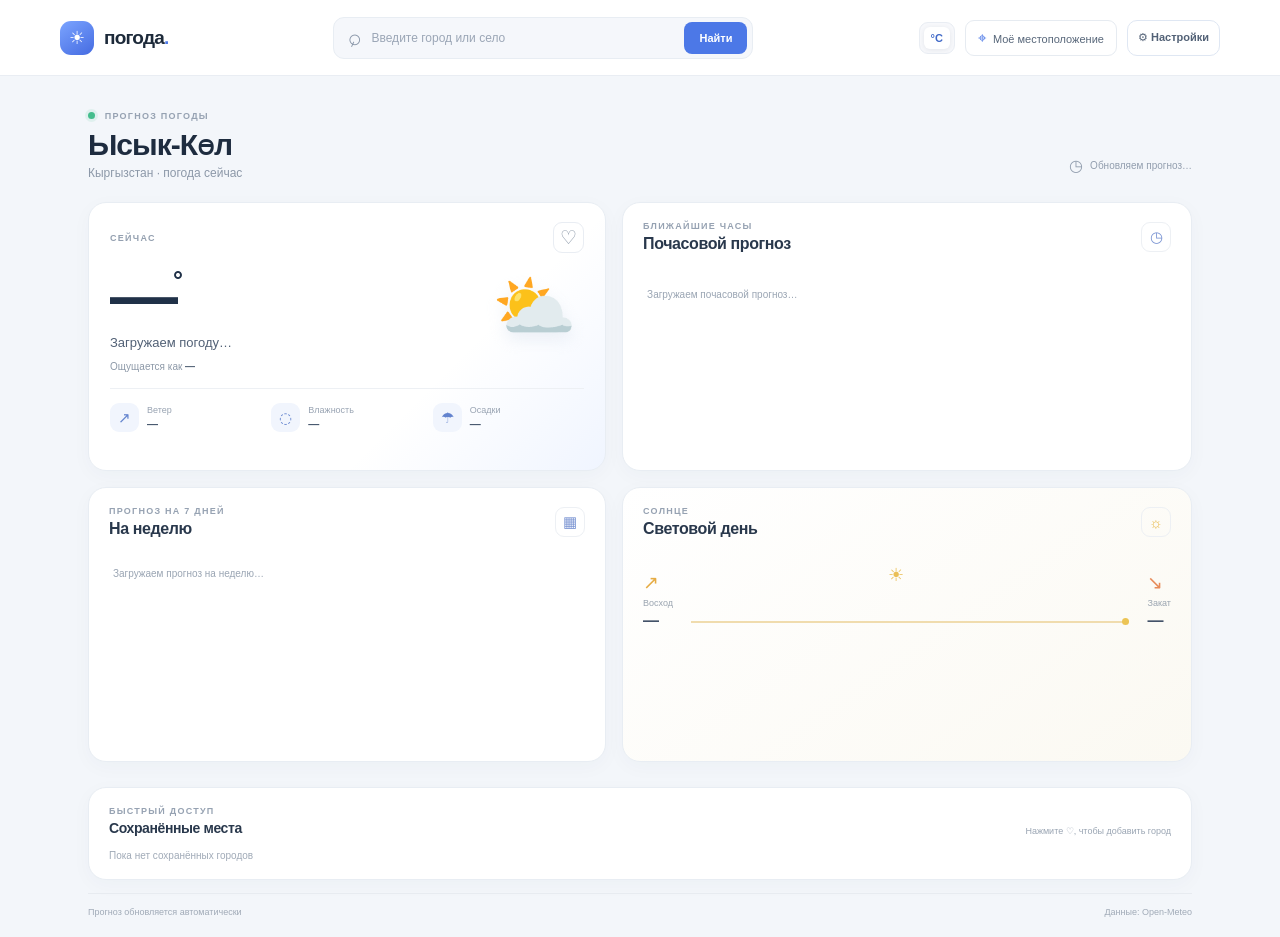
==== pogoda-mobile.html @ b2c118c4 "Обновление сайта погоды и мобильной версии Обновлены настройки, геолокация и уведомления. Добавлена " ====
<!doctype html>
<html lang="ru">
<head>
  <meta charset="UTF-8">
  <meta name="viewport" content="width=device-width, initial-scale=1.0">
  <meta name="theme-color" content="#f4f7fb">
  <meta name="description" content="Узнай погоду в городах Кыргызстана: прогноз на сегодня, почасовая погода, неделя, ветер и осадки.">
  <meta property="og:type" content="website">
  <meta property="og:title" content="Погода Кыргызстана — прогноз для вашего города">
  <meta property="og:description" content="Точный прогноз погоды по часам и на неделю. Найди свой город и поделись сайтом с друзьями.">
  <meta property="og:url" content="https://abaiarturov6-oss.github.io/pogoda/">
  <title>Погода — версия для телефона</title>
<style>
:root{font-family:"DM Sans",sans-serif;color:#1d2a3a;background:#f3f6fa;font-synthesis:none;text-rendering:optimizeLegibility;-webkit-font-smoothing:antialiased;--blue:#4d79e8;--ink:#1d2a3a;--muted:#8b97a8;--line:#e8edf3;--card:#fff}
*{box-sizing:border-box}html,body{margin:0;min-width:320px;min-height:100%;background:#f3f6fa}button,input{font:inherit}button{cursor:pointer}.page-shell{min-height:100vh}.topbar{height:76px;padding:0 max(28px,calc((100vw - 1160px)/2));display:flex;align-items:center;gap:30px;background:#fff;border-bottom:1px solid #e9edf3}.brand{display:flex;align-items:center;gap:10px;color:#1d2a3a;text-decoration:none;font:800 19px Manrope,sans-serif;letter-spacing:-.8px;white-space:nowrap}.brand-mark{width:34px;height:34px;border-radius:11px;display:grid;place-items:center;color:#fff;background:linear-gradient(145deg,#7ba4ff,#456be1);font-size:18px}.brand-dot{color:#4d79e8}.search{height:42px;width:min(420px,42vw);margin:auto;display:flex;align-items:center;gap:8px;padding:4px 5px 4px 13px;background:#f5f7fb;border:1px solid #e8edf3;border-radius:11px}.search-icon{font-size:23px;line-height:1;color:#8895a7;transform:rotate(-20deg)}.search input{min-width:0;flex:1;border:0;outline:0;background:transparent;color:#344258;font-size:12px}.search input::placeholder{color:#9ba6b6}.search button{height:32px;padding:0 15px;border:0;border-radius:8px;background:#4c78e7;color:#fff;font-size:11px;font-weight:600}.search button:hover{background:#3d68d5}.top-actions{display:flex;align-items:center;gap:10px}.unit-toggle{display:flex;align-items:center;gap:2px;padding:4px;border:1px solid #e9edf3;border-radius:9px;background:#f7f8fb;color:#8995a5;font-size:11px}.unit-toggle span{padding:5px 7px;border-radius:6px}.unit-toggle .unit-active{background:#fff;color:#3f68c7;box-shadow:0 1px 5px #24344a16;font-weight:700}.location-button{height:36px;padding:0 12px;border:1px solid #e6ebf1;border-radius:9px;background:#fff;color:#58677a;font-size:11px;white-space:nowrap}.location-button span{margin-right:4px;color:#4c78e7;font-size:15px}.location-button:hover{border-color:#afc3f4;color:#3e69d1}.content{max-width:1160px;margin:0 auto;padding:35px 28px 20px}.intro-row{display:flex;align-items:flex-end;justify-content:space-between;margin-bottom:22px}.eyebrow{margin:0;color:#96a2b2;font-size:9px;font-weight:700;letter-spacing:1.25px}.live-dot{display:inline-block;width:7px;height:7px;margin-right:6px;border-radius:50%;background:#45bd8d;box-shadow:0 0 0 3px #45bd8d1d}h1,h2,p{margin-top:0}.intro-row h1{margin:6px 0 3px;color:#1e2c3f;font:750 30px/1.2 Manrope,sans-serif;letter-spacing:-1px}.subheading{margin:0;color:#8c98a8;font-size:12px}.updated{display:flex;align-items:center;gap:7px;margin-bottom:5px;color:#929eae;font-size:10px}.updated-icon{font-size:16px}.dashboard-grid{display:grid;grid-template-columns:1fr 1.1fr;gap:16px}.current-card,.forecast-card,.sun-card{border:1px solid #e8edf3;border-radius:16px;background:var(--card);box-shadow:0 5px 20px #253a5208}.current-card{min-height:269px;padding:19px 21px 16px;background:linear-gradient(135deg,#fff 0%,#fff 67%,#f0f5ff 100%)}.current-top{display:flex;justify-content:space-between;align-items:center}.card-kicker{color:#94a0b0;font-size:9px;font-weight:700;letter-spacing:1.3px}.favorite-button{width:31px;height:31px;border:1px solid #e9edf3;border-radius:9px;background:#fff;color:#8996a6;font-size:19px;line-height:1}.favorite-button.active{border-color:#ffd9db;background:#fff5f5;color:#e76d72}.current-main{display:flex;align-items:center;justify-content:space-between;margin-top:8px}.current-temp{color:#203148;font:600 68px/.95 Manrope,sans-serif;letter-spacing:-5px}.current-temp sup{position:relative;top:-.24em;font-size:25px;letter-spacing:0}.condition{margin:8px 0 0;color:#526176;font-size:13px}.weather-art{width:100px;height:91px;display:grid;place-items:center;color:#f2bd58;font-size:68px;filter:drop-shadow(0 7px 8px #d7dfeb70)}.feels-like{margin:9px 0 16px;color:#8d99a8;font-size:10px}.feels-like strong{color:#58677a;font-weight:600}.current-divider{height:1px;background:#edf0f4}.metrics{display:grid;grid-template-columns:repeat(3,1fr);gap:10px;padding-top:14px}.metric{display:flex;align-items:center;gap:8px}.metric-icon{width:29px;height:29px;display:grid;place-items:center;border-radius:9px;background:#f1f5fd;color:#6383ce;font-size:15px}.metric small{display:block;color:#98a3b2;font-size:9px}.metric strong{display:block;margin-top:3px;color:#45566c;font-size:11px;font-weight:600}.forecast-card{padding:18px 20px}.hourly-card{min-height:269px}.section-heading{display:flex;align-items:center;justify-content:space-between}.section-heading h2,.saved-heading h2{margin:4px 0 0;color:#29384c;font:700 16px Manrope,sans-serif;letter-spacing:-.4px}.heading-icon{width:30px;height:30px;display:grid;place-items:center;border:1px solid #edf0f4;border-radius:9px;color:#7993d2;font-size:15px}.hourly-list{display:flex;gap:8px;margin-top:18px;padding:0 0 5px;overflow-x:auto;scrollbar-width:thin;scrollbar-color:#dfe5ee transparent}.hour-item{min-width:66px;flex:1;padding:10px 5px 8px;border:1px solid #edf0f4;border-radius:11px;background:#fbfcfe;text-align:center}.hour-item:first-child{border-color:#dce7ff;background:#f2f6ff}.hour-time{display:block;color:#8e9aab;font-size:9px}.hour-icon{display:block;margin:10px 0 8px;font-size:20px}.hour-temp{display:block;color:#3b4b60;font:700 13px Manrope,sans-serif}.hour-rain{display:block;min-height:11px;margin-top:6px;color:#6190df;font-size:8px}.week-card{grid-column:1/2;min-height:275px}.week-list{margin-top:12px}.day-row{display:grid;grid-template-columns:1.2fr 32px 1fr 54px;align-items:center;gap:8px;min-height:34px;border-bottom:1px solid #f0f2f5}.day-row:last-child{border:0}.day-name{color:#58677a;font-size:10px}.day-icon{text-align:center;font-size:15px}.day-summary{color:#96a1af;font-size:9px}.day-temps{display:flex;justify-content:flex-end;gap:9px;font-size:10px}.day-temps strong{color:#43536a}.day-temps span{color:#aab3bf}.sun-card{grid-column:2/3;min-height:275px;padding:18px 20px;background:linear-gradient(145deg,#fff,#fbf9f2)}.sun-heading{color:#e8b846}.sun-times{display:flex;align-items:center;justify-content:space-between;gap:10px;margin-top:27px}.sun-times>div:not(.sun-track){display:flex;flex-direction:column;align-items:flex-start;gap:4px}.sun-icon{font-size:19px}.sunrise{color:#e6ac44}.sunset{color:#e78b59}.sun-times small{color:#9aa4b0;font-size:9px}.sun-times strong{color:#435269;font:700 16px Manrope,sans-serif}.sun-track{position:relative;flex:1;height:68px;margin:0 8px 2px;border-bottom:2px solid #f0dcae;border-radius:70% 70% 0 0;transform:translateY(-10px)}.sun-track:after{position:absolute;right:0;bottom:-4px;width:7px;height:7px;border-radius:50%;background:#ecc455;content:""}.sun-track span{position:absolute;top:9px;left:45%;color:#eabf56;font-size:18px}.saved-section{margin-top:25px;padding:18px 20px;border:1px solid #e8edf3;border-radius:15px;background:#fff;box-shadow:0 5px 20px #253a5208}.saved-heading{display:flex;align-items:flex-end;justify-content:space-between}.saved-heading h2{font-size:14px}.saved-hint{color:#9aa5b3;font-size:9px}.saved-list{display:flex;flex-wrap:wrap;gap:8px;margin-top:14px}.saved-city{display:flex;align-items:center;gap:10px;padding:8px 11px;border:1px solid #e9edf3;border-radius:9px;background:#fbfcfe;color:#536277;font-size:10px}.saved-city:hover{border-color:#c9d7f5;background:#f5f8ff}.saved-city-temp{color:#34445b;font:700 12px Manrope,sans-serif}.saved-remove{border:0;background:transparent;color:#a4adba;font-size:14px}.saved-remove:hover{color:#d96e73}.empty-saved{color:#a0aab7;font-size:10px}.loading-state{padding:18px 4px;color:#9aa5b3;font-size:10px}.status-line{min-height:18px;padding-top:8px;color:#cd7277;font-size:10px}.status-line:empty{display:none}footer{display:flex;justify-content:space-between;margin-top:13px;padding-top:13px;border-top:1px solid #e7ebf0;color:#a0aab7;font-size:9px}
@media(max-width:820px){.topbar{height:auto;min-height:68px;padding:12px 18px;gap:14px;flex-wrap:wrap}.brand{font-size:17px}.search{order:3;width:100%;max-width:none;margin:0}.top-actions{margin-left:auto}.content{padding:25px 18px 18px}.dashboard-grid{grid-template-columns:1fr 1fr}.current-card{grid-column:1/2}.hourly-card{grid-column:2/3}.week-card{grid-column:1/2}.sun-card{grid-column:2/3}}
@media(max-width:560px){.intro-row{align-items:flex-start;gap:8px}.intro-row h1{font-size:25px}.updated{max-width:120px;text-align:right;font-size:9px}.dashboard-grid{grid-template-columns:1fr;gap:12px}.current-card,.hourly-card,.week-card,.sun-card{grid-column:1;min-height:unset}.current-card{padding:17px}.current-temp{font-size:62px}.hourly-card{padding:17px}.hour-item{min-width:61px}.week-card{padding:17px}.sun-card{padding:17px}.sun-times{margin-top:23px}.saved-section{margin-top:16px;padding:16px}.saved-hint{max-width:125px;text-align:right;line-height:1.4}.top-actions{gap:6px}.location-button{padding:0 8px;font-size:10px}footer{font-size:8px}}

.saved-city-open{padding:0;border:0;background:transparent;color:#536277;font:inherit}.saved-city-open:hover{color:#3d68d5}


.install-button{height:36px;padding:0 11px;border:1px solid #dce6fa;border-radius:9px;background:#f3f6ff;color:#426fd7;font-size:10px;font-weight:600;white-space:nowrap}.install-button span{margin-right:4px;font-size:14px}.install-button:hover{background:#e8efff}.install-hint{margin:-8px 0 18px;padding:12px 15px;border:1px solid #dce6fa;border-radius:10px;background:#f3f6ff;color:#526987;font-size:11px;line-height:1.5}.install-hint[hidden]{display:none}
@media(max-width:560px){.top-actions{gap:5px}.install-button{height:34px;padding:0 8px;font-size:9px}.location-button{padding:0 7px}}

@media(max-width:560px){.dashboard-grid{grid-template-columns:minmax(0,1fr)}.dashboard-grid>*{min-width:0}.hourly-list{min-width:0}.day-row{grid-template-columns:minmax(0,1fr) 28px minmax(0,1.2fr) auto;gap:4px}.day-summary{white-space:normal}}

/* Адаптация под телефоны: правила используют классы текущей разметки сайта. */
@media(max-width:600px){.content{padding:16px 12px 14px}.topbar{padding:12px;gap:10px}.top-actions{gap:6px;flex-wrap:wrap;justify-content:flex-end}.location-button{white-space:normal}.dashboard-grid{grid-template-columns:minmax(0,1fr)}.dashboard-grid>*{grid-column:1/-1;min-width:0;width:100%}.current-card,.forecast-card,.sun-card{width:100%;max-width:100%;margin-bottom:0}.current-card{padding:15px}.forecast-card,.sun-card{padding:15px}.current-temp{font-size:52px}.hourly-list{min-width:0;overflow-x:auto;padding-bottom:10px}.hour-item{flex:0 0 65px;min-width:65px}.week-list{width:100%}.day-row{width:100%;grid-template-columns:minmax(0,1fr) 28px minmax(0,1.2fr) auto;gap:4px}.day-summary{white-space:normal}.saved-section{padding:15px}.saved-heading{align-items:flex-start;gap:8px;flex-wrap:wrap}.saved-hint{white-space:normal}.sun-card{padding:15px}footer{gap:8px;flex-wrap:wrap}}
@media(max-width:360px){html,body{min-width:0}.content{padding:12px 8px}.current-temp{font-size:44px}.day-row{font-size:11px}.forecast-card,.sun-card{padding:12px}}
html,body{min-width:0}
.promo-banner{display:flex;align-items:center;gap:16px;margin-top:18px;padding:20px 22px;border:1px solid #dbe6fb;border-radius:16px;background:linear-gradient(115deg,#edf4ff,#fff 72%);box-shadow:0 5px 20px #253a5208}.promo-mark{width:48px;height:48px;flex:0 0 48px;display:grid;place-items:center;border-radius:15px;background:linear-gradient(145deg,#7ba4ff,#456be1);color:#fff;font-size:25px}.promo-copy{flex:1;min-width:0}.promo-copy h2{margin:5px 0;color:#29384c;font:700 17px/1.25 Manrope,sans-serif;letter-spacing:-.35px}.promo-copy>p:last-child{margin:0;color:#718096;font-size:11px;line-height:1.5}.promo-share{min-height:40px;padding:0 15px;border:0;border-radius:10px;background:#4c78e7;color:#fff;font-size:11px;font-weight:700;white-space:nowrap}.promo-share:hover{background:#3d68d5}
@media(max-width:600px){.promo-banner{align-items:flex-start;gap:11px;flex-wrap:wrap;margin-top:14px;padding:15px}.promo-mark{width:40px;height:40px;flex-basis:40px;font-size:21px}.promo-copy{flex:1 1 calc(100% - 52px)}.promo-copy h2{font-size:15px}.promo-copy>p:last-child{font-size:10px}.promo-share{width:100%;min-height:42px}}

button,input{transition:border-color .18s ease,background-color .18s ease,box-shadow .18s ease}
:focus-visible{outline:3px solid #91aff7;outline-offset:3px}
.current-card,.forecast-card,.sun-card,.saved-section{border-radius:18px}
.dashboard-grid>*{min-width:0}
.hourly-list{min-width:0}
@media(min-width:601px) and (max-width:820px){.dashboard-grid{grid-template-columns:repeat(2,minmax(0,1fr))}}
@media(min-width:821px){.dashboard-grid{grid-template-columns:minmax(0,1fr) minmax(0,1.1fr)}}
@media(hover:hover){
  .current-card,.forecast-card,.sun-card,.saved-section{transition:box-shadow .2s ease,transform .2s ease}
  .current-card:hover,.forecast-card:hover,.sun-card:hover,.saved-section:hover{transform:translateY(-2px);box-shadow:0 10px 28px #253a5212}
}
@media(max-width:600px){
  .topbar{padding: max(12px,env(safe-area-inset-top)) 16px 12px}
  .content{padding:20px 14px calc(18px + env(safe-area-inset-bottom))}
  .intro-row{margin-bottom:16px}
  .updated{max-width:none}
  .intro-row h1{font-size:clamp(23px,6.5vw,29px);overflow-wrap:anywhere}
  .current-card,.forecast-card,.sun-card,.saved-section{border-radius:18px}
  .current-card{padding:19px}
  .forecast-card,.sun-card{padding:18px}
  .current-temp{font-size:clamp(58px,16vw,72px)}
  .weather-art{width:88px;font-size:62px}
  .metrics{gap:7px}
  .metric{gap:6px}
  .metric small{font-size:10px}
  .metric strong{font-size:12px}
  .section-heading h2{font-size:18px}
  .hourly-list{gap:9px;padding:2px 2px 12px;scroll-snap-type:x mandatory;overscroll-behavior-x:contain}
  .hour-item{flex:0 0 72px;min-width:72px;min-height:112px;padding:12px 6px 9px;scroll-snap-align:start}
  .hour-time{font-size:10px}
  .hour-icon{font-size:22px}
  .hour-temp{font-size:14px}
  .day-row{min-height:42px;grid-template-columns:minmax(0,1fr) 28px minmax(0,1.2fr) auto;gap:5px}
  .day-name{font-size:11px}
  .day-icon{font-size:17px}
  .day-summary{font-size:10px}
  .day-temps{gap:7px;font-size:11px}
  .favorite-button{width:42px;height:42px}
  .install-button,.location-button{min-height:44px}
  .unit-toggle{min-height:44px}
  .unit-toggle span{padding:7px}
  .search{min-height:46px}
  .search button{height:38px}
  .saved-section{padding:18px}
  .saved-city{min-height:40px;font-size:11px}
  .saved-hint{font-size:10px}
  footer{font-size:9px;line-height:1.5}
}
@media(max-width:360px){
  .topbar{padding-right:10px;padding-left:10px}
  .content{padding-right:10px;padding-left:10px}
  .current-card{padding:16px}
  .forecast-card,.sun-card{padding:15px}
  .metric{gap:4px}
  .metric-icon{width:26px;height:26px}
  .day-row{grid-template-columns:minmax(0,1fr) 24px minmax(0,1.1fr) auto;gap:3px}
}
@media(prefers-reduced-motion:reduce){
  *,*::before,*::after{scroll-behavior:auto!important;transition:none!important}
}
.download-card{display:flex;align-items:center;justify-content:space-between;gap:14px;margin-top:14px;padding:16px 19px;border:1px solid #dfe8f8;border-radius:16px;background:linear-gradient(110deg,#f3f7ff,#fff 75%)}
.download-card strong,.download-card span{display:block}
.download-card strong{color:#29384c;font:700 14px Manrope,sans-serif}
.download-card span{margin-top:4px;color:#718096;font-size:10px}
.download-button{display:inline-flex;min-height:42px;align-items:center;justify-content:center;padding:0 16px;border-radius:10px;background:#4c78e7;color:#fff;text-decoration:none;font-size:11px;font-weight:700;white-space:nowrap}
.download-button:hover{background:#3d68d5}
.settings-notifications{margin-bottom:20px;padding:0 0 18px;border-bottom:1px solid #e6ecf5}
.settings-notifications-heading{display:flex;align-items:center;justify-content:space-between;gap:12px}
.settings-notifications h3{margin:0;color:#29384c;font:700 14px Manrope,sans-serif}
.settings-notifications>p{margin:8px 0 0;color:#718096;font-size:10px;line-height:1.5}
.notification-settings{display:flex;flex-wrap:wrap;align-items:center;gap:12px 16px;margin:0;padding:0;border:0}
.notification-settings legend{width:100%;padding:0;color:#718096;font-size:11px;font-weight:600}
.notification-settings label{display:inline-flex;align-items:center;gap:6px;color:#526176;font-size:11px;cursor:pointer}
.notification-settings input{width:15px;height:15px;margin:0;accent-color:#4c78e7}
.location-settings{display:grid;gap:9px;margin:20px 0 0;padding:16px 0 0;border:0;border-top:1px solid #e6ecf5}
.location-settings legend{padding:0 0 2px;color:#718096;font-size:11px;font-weight:600}
.location-settings label{display:flex;align-items:flex-start;gap:8px;color:#526176;font-size:11px;line-height:1.5;cursor:pointer}
.location-settings input{width:15px;height:15px;flex:0 0 15px;margin:1px 0 0;accent-color:#4c78e7}
.location-settings p{margin:0;color:#8995a5;font-size:10px;line-height:1.5}
.notifications-toggle{min-height:42px;padding:0 16px;border:0;border-radius:10px;background:#4c78e7;color:#fff;font-size:11px;font-weight:700;white-space:nowrap;cursor:pointer}
.notifications-toggle:hover{background:#3d68d5}
.notifications-toggle[aria-pressed="true"]{border:1px solid #dce6fa;background:#f3f6ff;color:#426fd7}
.settings-open{min-height:42px;padding:0 13px;border:1px solid #dfe7f3;border-radius:10px;background:#fff;color:#526176;font-size:11px;font-weight:600;white-space:nowrap}
.settings-open:hover{border-color:#afc3f4;color:#3e69d1}
.top-actions .settings-open{width:auto;min-height:36px;padding:0 10px}
.settings-dialog{width:min(420px,calc(100% - 32px));padding:22px;border:1px solid #e2e8f1;border-radius:18px;background:#fff;color:#1d2a3a;box-shadow:0 18px 70px #1d2a3a30}
.settings-dialog::backdrop{background:#1b2b4280;backdrop-filter:blur(2px)}
.settings-heading{display:flex;align-items:flex-start;justify-content:space-between;margin-bottom:22px}
.settings-heading h2{margin:5px 0 0;color:#29384c;font:700 20px Manrope,sans-serif}
.settings-close{width:34px;height:34px;border:1px solid #e8edf3;border-radius:9px;background:#f8faff;color:#6b788b;font-size:22px;line-height:1}
.settings-note{margin:18px 0 0;color:#8995a5;font-size:11px;line-height:1.5}
@media(max-width:600px){.settings-notifications-heading{align-items:flex-start;flex-direction:column}.notifications-toggle{min-height:40px}.top-actions .settings-open{min-height:36px;padding:0 8px;font-size:10px}.notification-settings{gap:12px 14px}}
</style>

</head>
<body>
  <main class="page-shell">
    <header class="topbar">
      <a class="brand" href="#"><span class="brand-mark">☀</span><span>погода<span class="brand-dot">.</span></span></a>
      <form class="search" id="search-form">
        <span class="search-icon" aria-hidden="true">⌕</span>
        <input id="city-input" type="search" placeholder="Введите город или село" autocomplete="off" aria-label="Введите город или село">
        <button type="submit">Найти</button>
      </form>
      <div class="top-actions">

        <button class="unit-toggle" id="unit-toggle" type="button" aria-label="Переключить градусы Цельсия и Фаренгейта"><span class="unit-active">°C</span></button>
        <button class="location-button" id="locate-button" type="button" aria-label="Найти погоду рядом с вами"><span>⌖</span> Моё местоположение</button>
        <button class="settings-open" id="settings-open" type="button" aria-haspopup="dialog" aria-controls="settings-dialog" aria-label="Открыть настройки">⚙ Настройки</button>
      </div>
    </header>

    <div class="content">

      <section class="intro-row">
        <div><p class="eyebrow"><span class="live-dot"></span> ПРОГНОЗ ПОГОДЫ</p><h1 id="place-title">Ысык-Көл</h1><p class="subheading" id="place-subtitle">Кыргызстан · погода сейчас</p></div>
        <div class="updated"><span class="updated-icon">◷</span><span id="updated-label">Обновляем прогноз…</span></div>
      </section>

      <section class="dashboard-grid" aria-label="Текущая погода и прогноз">
        <article class="current-card">
          <div class="current-top"><span class="card-kicker">СЕЙЧАС</span><button class="favorite-button" id="favorite-button" type="button" aria-label="Сохранить город">♡</button></div>
          <div class="current-main"><div><div class="current-temp"><span id="current-temp">—</span><sup>°</sup></div><p class="condition" id="current-condition">Загружаем погоду…</p></div><div class="weather-art" id="current-icon" aria-hidden="true">⛅</div></div>
          <p class="feels-like">Ощущается как <strong id="feels-like">—</strong></p>
          <div class="current-divider"></div>
          <div class="metrics">
            <div class="metric"><span class="metric-icon">↗</span><div><small>Ветер</small><strong id="wind-value">—</strong></div></div>
            <div class="metric"><span class="metric-icon">◌</span><div><small>Влажность</small><strong id="humidity-value">—</strong></div></div>
            <div class="metric"><span class="metric-icon">☂</span><div><small>Осадки</small><strong id="rain-value">—</strong></div></div>
          </div>
        </article>

        <article class="forecast-card hourly-card">
          <div class="section-heading"><div><p class="eyebrow">БЛИЖАЙШИЕ ЧАСЫ</p><h2>Почасовой прогноз</h2></div><span class="heading-icon">◷</span></div>
          <div class="hourly-list" id="hourly-list"><div class="loading-state">Загружаем почасовой прогноз…</div></div>
        </article>

        <article class="forecast-card week-card">
          <div class="section-heading"><div><p class="eyebrow">ПРОГНОЗ НА 7 ДНЕЙ</p><h2>На неделю</h2></div><span class="heading-icon">▦</span></div>
          <div class="week-list" id="week-list"><div class="loading-state">Загружаем прогноз на неделю…</div></div>
        </article>

        <article class="sun-card">
          <div class="section-heading"><div><p class="eyebrow">СОЛНЦЕ</p><h2>Световой день</h2></div><span class="heading-icon sun-heading">☼</span></div>
          <div class="sun-times"><div><span class="sun-icon sunrise">↗</span><small>Восход</small><strong id="sunrise-time">—</strong></div><div class="sun-track"><span>☀</span></div><div><span class="sun-icon sunset">↘</span><small>Закат</small><strong id="sunset-time">—</strong></div></div>
        </article>
      </section>

      <section class="saved-section">
        <div class="saved-heading"><div><p class="eyebrow">БЫСТРЫЙ ДОСТУП</p><h2>Сохранённые места</h2></div><span class="saved-hint">Нажмите ♡, чтобы добавить город</span></div>
        <div class="saved-list" id="saved-list"><span class="empty-saved">Пока нет сохранённых городов</span></div>
      </section>

      <div class="status-line" id="status-line" role="status" aria-live="polite"></div>
      <footer><span>Прогноз обновляется автоматически</span><span>Данные: Open-Meteo</span></footer>
    </div>
  </main>
<script>
const form = document.querySelector('#search-form');
const cityInput = document.querySelector('#city-input');
const statusLine = document.querySelector('#status-line');
const hourlyList = document.querySelector('#hourly-list');
const weekList = document.querySelector('#week-list');
const favoriteButton = document.querySelector('#favorite-button');
const unitToggle = document.querySelector('#unit-toggle');
const locationButton = document.querySelector('#locate-button');
const installButton = document.querySelector('#install-button');
const installHint = document.querySelector('#install-hint');
const notificationsToggle = document.querySelector('#notifications-toggle');
const notificationsStatus = document.querySelector('#notifications-status');
const settingsDialog = document.querySelector('#settings-dialog');
const settingsOpen = document.querySelector('#settings-open');
const settingsClose = document.querySelector('#settings-close');
const autoLocationToggle = document.querySelector('#auto-location-toggle');
const notificationSettings = {
  rain: document.querySelector('#notify-rain'),
  snow: document.querySelector('#notify-snow'),
  storm: document.querySelector('#notify-storm')
};
let activeCity = 'Ысык-Көл';
let weatherData = null;
let isFahrenheit = false;
let favorites = readFavorites();
let installPrompt = null;
let weatherNotificationsEnabled = localStorage.getItem('weather-notifications-enabled') === 'true';
let weatherNotificationTypes = readNotificationTypes();
let autoLocationEnabled = localStorage.getItem('auto-location-enabled') !== 'false';

form.addEventListener('submit', async (event) => {
  event.preventDefault();
  const city = cityInput.value.trim();
  if (!city) { cityInput.focus(); return; }
  await loadWeather(city);
});

unitToggle.addEventListener('click', () => {
  isFahrenheit = !isFahrenheit;
  unitToggle.innerHTML = isFahrenheit
    ? '<span>°C</span><span class="unit-active">°F</span>'
    : '<span class="unit-active">°C</span><span>°F</span>';
  renderWeather();
});

favoriteButton.addEventListener('click', () => {
  const existing = favorites.find((item) => item.city.toLocaleLowerCase() === activeCity.toLocaleLowerCase());
  if (existing) favorites = favorites.filter((item) => item.city.toLocaleLowerCase() !== activeCity.toLocaleLowerCase());
  else favorites.push({ city: activeCity, temp: weatherData?.current.temperature_2m ?? null });
  writeFavorites();
  renderFavorites();
  if (weatherData) updatePlace(weatherData.place);
});

locationButton.addEventListener('click', () => {
  if (!navigator.geolocation) {
    showStatus('Этот браузер не поддерживает поиск местоположения.');
    return;
  }
  if (!window.isSecureContext) {
    showStatus('Чтобы найти ваше местоположение, откройте сайт по HTTPS или на localhost.');
    return;
  }

  locationButton.disabled = true;
  locationButton.setAttribute('aria-busy', 'true');
  showStatus('Ищем ваше местоположение… Разрешите доступ, если браузер спросит.');
  navigator.geolocation.getCurrentPosition(
    async ({ coords }) => {
      showStatus('Местоположение найдено. Загружаем погоду…');
      try {
        const loaded = await loadWeather('', coords.latitude, coords.longitude);
        if (loaded) showStatus('Показана погода по вашему местоположению.');
      } finally {
        locationButton.disabled = false;
        locationButton.removeAttribute('aria-busy');
      }
    },
    (error) => {
      const message = error.code === error.PERMISSION_DENIED
        ? 'Нет доступа к местоположению. Разрешите геолокацию для сайта в настройках браузера и попробуйте снова.'
        : error.code === error.POSITION_UNAVAILABLE
          ? 'Устройство не смогло определить местоположение. Проверьте GPS и попробуйте снова.'
          : 'Поиск местоположения занял слишком много времени. Проверьте GPS и попробуйте снова.';
      showStatus(message);
      locationButton.disabled = false;
      locationButton.removeAttribute('aria-busy');
    },
    { enableHighAccuracy: true, timeout: 30000, maximumAge: 0 }
  );
});

notificationsToggle.addEventListener('click', async () => {
  if (weatherNotificationsEnabled) {
    weatherNotificationsEnabled = false;
    localStorage.setItem('weather-notifications-enabled', 'false');
    updateNotificationsUI();
    return;
  }
  if (!('Notification' in window)) {
    notificationsStatus.textContent = 'Этот браузер не поддерживает уведомления.';
    return;
  }
  if (!window.isSecureContext) {
    notificationsStatus.textContent = 'Для уведомлений откройте сайт по HTTPS.';
    return;
  }

  let permission;
  try {
    permission = await Notification.requestPermission();
  } catch (error) {
    notificationsStatus.textContent = `Не удалось запросить разрешение: ${error.message}`;
    return;
  }
  if (permission !== 'granted') {
    notificationsStatus.textContent = permission === 'denied'
      ? 'Разрешите уведомления для сайта в настройках браузера.'
      : 'Разрешите уведомления, чтобы получать прогноз.';
    return;
  }

  weatherNotificationsEnabled = true;
  localStorage.setItem('weather-notifications-enabled', 'true');
  updateNotificationsUI();
  await checkWeatherNotifications();
});

Object.entries(notificationSettings).forEach(([type, checkbox]) => {
  checkbox.checked = weatherNotificationTypes[type];
  checkbox.addEventListener('change', async () => {
    weatherNotificationTypes[type] = checkbox.checked;
    localStorage.setItem('weather-notification-types', JSON.stringify(weatherNotificationTypes));
    await checkWeatherNotifications();
  });
});

autoLocationToggle.checked = autoLocationEnabled;
autoLocationToggle.addEventListener('change', () => {
  autoLocationEnabled = autoLocationToggle.checked;
  localStorage.setItem('auto-location-enabled', String(autoLocationEnabled));
});

settingsOpen.addEventListener('click', () => settingsDialog.showModal());
settingsClose.addEventListener('click', () => settingsDialog.close());
settingsDialog.addEventListener('click', (event) => {
  if (event.target === settingsDialog) settingsDialog.close();
});

window.addEventListener('beforeinstallprompt', (event) => {
  event.preventDefault();
  installPrompt = event;
});

installButton?.addEventListener('click', async () => {
  if (installPrompt) {
    installPrompt.prompt();
    await installPrompt.userChoice;
    installPrompt = null;
    return;
  }
  return;
});

window.addEventListener('appinstalled', () => {
  if (!installHint || !installButton) return;
  installHint.hidden = false;
  installHint.textContent = 'Погода установлена на телефон.';
  installButton.hidden = true;
});

async function requestJson(url) {
  const response = await fetch(url);
  const data = await response.json();
  if (!response.ok) throw new Error(data.error || 'Не удалось загрузить прогноз.');
  return data;
}

async function resolvePlace(city) {
  const normalized = city.toLocaleLowerCase('ru')
    .replaceAll('ё', 'е')
    .replaceAll('ө', 'о')
    .replace(/[^\p{L}\p{N}]/gu, '');
  const issykKulAliases = ['ыссыккол', 'ысыккол', 'иссыккуль', 'иссыккул', 'issykul', 'issykkul', 'issykul'];
  const isIssykKul = issykKulAliases.includes(normalized);
  const searchName = isIssykKul ? 'Cholpon-Ata' : city;
  const geocode = async (name, countryCode, language) => {
    const params = new URLSearchParams({ name, count: '1', language, format: 'json' });
    if (countryCode) params.set('countryCode', countryCode);
    const result = await requestJson(`https://geocoding-api.open-meteo.com/v1/search?${params}`);
    return result.results?.[0] || null;
  };

  let place = await geocode(searchName, null, 'ru');
  if ((!place || place.country_code !== 'KG') && !isIssykKul) {
    const localPlace = await geocode(transliterate(searchName), 'KG', 'en');
    if (localPlace) place = localPlace;
  }
  if (!place) throw new Error('Город не найден. Проверьте название и попробуйте снова.');
  if (isIssykKul) {
    place.name = 'Ысык-Көл';
    place.admin1 = 'Чолпон-Ата';
    place.country = 'Кыргызстан';
    place.country_code = 'KG';
  }
  return place;
}

function transliterate(value) {
  const letters = {
    а:'a', б:'b', в:'v', г:'g', д:'d', е:'e', ё:'yo', ж:'zh', з:'z', и:'i', й:'y', к:'k', л:'l', м:'m', н:'n', ң:'ng', о:'o', ө:'o', п:'p', р:'r', с:'s', т:'t', у:'u', ү:'u', ф:'f', х:'kh', ц:'ts', ч:'ch', ш:'sh', щ:'shch', ъ:'', ы:'y', ь:'', э:'e', ю:'yu', я:'ya'
  };
  return [...value.toLocaleLowerCase('ru')].map((letter) => letters[letter] ?? letter).join('');
}

async function fetchForecast(place) {
  const params = new URLSearchParams({
    latitude: String(place.latitude),
    longitude: String(place.longitude),
    current: 'temperature_2m,relative_humidity_2m,apparent_temperature,is_day,precipitation,weather_code,cloud_cover,wind_speed_10m',
    hourly: 'temperature_2m,precipitation_probability,weather_code,is_day',
    daily: 'weather_code,temperature_2m_max,temperature_2m_min,sunrise,sunset,precipitation_probability_max',
    timezone: 'auto',
    forecast_days: '7'
  });
  const forecast = await requestJson(`https://api.open-meteo.com/v1/forecast?${params}`);
  return { place, current: forecast.current, hourly: forecast.hourly, daily: forecast.daily };
}

async function loadWeather(city, latitude, longitude) {
  form.classList.add('loading');
  showStatus('Загружаем прогноз погоды…');
  let loaded = false;
  try {
    const place = latitude !== undefined
      ? { name: 'Моё местоположение', latitude, longitude, country: '' }
      : await resolvePlace(city);
    weatherData = await fetchForecast(place);
    activeCity = place.name === 'Ысык-Көл'
      ? 'Ысык-Көл'
      : place.name === 'Моё местоположение'
        ? 'Бишкек'
        : city || place.name;
    updatePlace(weatherData.place);
    renderWeather();
    showStatus('');
    await checkWeatherNotifications();
    loaded = true;
  } catch (error) {
    showStatus(error.message);
  } finally {
    form.classList.remove('loading');
  }
  return loaded;
}

function updatePlace(place) {
  document.querySelector('#place-title').textContent = activeCity;
  const details = place.name === 'Моё местоположение'
    ? 'Кыргызстан · ваше местоположение'
    : place.name === 'бишкек'
    ? 'Погода рядом с вами'
    : [place.admin1, place.country].filter(Boolean).join(' · ');
  document.querySelector('#place-subtitle').textContent = details || 'Прогноз погоды';
  document.querySelector('#updated-label').textContent = `Обновлено ${formatTime(weatherData.current.time)}`;
  favoriteButton.classList.toggle('active', favorites.some((item) => item.city.toLocaleLowerCase() === activeCity.toLocaleLowerCase()));
  favoriteButton.textContent = favoriteButton.classList.contains('active') ? '♥' : '♡';
}

function renderWeather() {
  if (!weatherData) return;
  const { current, hourly, daily } = weatherData;
  document.querySelector('#current-temp').textContent = Math.round(convertTemp(current.temperature_2m));
  document.querySelector('.current-temp sup').textContent = `°${isFahrenheit ? 'F' : 'C'}`;
  document.querySelector('#current-condition').textContent = describeWeather(current.weather_code);
  document.querySelector('#current-icon').textContent = weatherIcon(current.weather_code, current.is_day);
  document.querySelector('#feels-like').textContent = `${Math.round(convertTemp(current.apparent_temperature))}°${isFahrenheit ? 'F' : 'C'}`;
  document.querySelector('#wind-value').textContent = `${Math.round(current.wind_speed_10m)} км/ч`;
  document.querySelector('#humidity-value').textContent = `${Math.round(current.relative_humidity_2m)}%`;
  document.querySelector('#rain-value').textContent = `${Number(current.precipitation).toLocaleString('ru-RU')} мм`;
  document.querySelector('#sunrise-time').textContent = formatTime(daily.sunrise[0]);
  document.querySelector('#sunset-time').textContent = formatTime(daily.sunset[0]);
  renderHourly(hourly, current);
  renderWeek(daily);
  renderFavorites();
}

function renderHourly(hourly, current) {
  const currentHour = current.time.slice(0, 13);
  let start = hourly.time.findIndex((time) => time.slice(0, 13) === currentHour);
  if (start < 0) start = hourly.time.findIndex((time) => time >= current.time);
  if (start < 0) start = 0;
  const items = hourly.time.slice(start, start + 12).map((time, offset) => {
    const index = start + offset;
    const label = offset === 0 ? 'Сейчас' : formatTime(time);
    const rain = hourly.precipitation_probability[index];
    const temperature = offset === 0 ? current.temperature_2m : hourly.temperature_2m[index];
    const weatherCode = offset === 0 ? current.weather_code : hourly.weather_code[index];
    const isDay = offset === 0 ? current.is_day : hourly.is_day[index];
    return `<div class="hour-item"><span class="hour-time">${label}</span><span class="hour-icon">${weatherIcon(weatherCode, isDay)}</span><strong class="hour-temp">${Math.round(convertTemp(temperature))}°</strong><span class="hour-rain">${rain ? `${Math.round(rain)}% дождя` : ''}</span></div>`;
  });
  hourlyList.innerHTML = items.join('');
}

function renderWeek(daily) {
  weekList.innerHTML = daily.time.map((date, index) => {
    const label = index === 0 ? 'Сегодня' : new Intl.DateTimeFormat('ru-RU', { weekday: 'short' }).format(new Date(`${date}T12:00:00`));
    const summary = daily.precipitation_probability_max[index] > 0 ? `Дождь ${Math.round(daily.precipitation_probability_max[index])}%` : 'Без осадков';
    return `<div class="day-row"><span class="day-name">${capitalize(label)}</span><span class="day-icon">${weatherIcon(daily.weather_code[index], 1)}</span><span class="day-summary">${summary}</span><span class="day-temps"><strong>${Math.round(convertTemp(daily.temperature_2m_max[index]))}°</strong><span>${Math.round(convertTemp(daily.temperature_2m_min[index]))}°</span></span></div>`;
  }).join('');
}

function renderFavorites() {
  if (!favorites.length) {
    document.querySelector('#saved-list').innerHTML = '<span class="empty-saved">Пока нет сохранённых городов</span>';
    return;
  }
  document.querySelector('#saved-list').innerHTML = favorites.map((item, index) => {
    const temp = item.temp === null ? '' : `<strong class="saved-city-temp">${Math.round(convertTemp(item.temp))}°</strong>`;
    return `<div class="saved-city"><button class="saved-city-open" type="button" data-city-index="${index}">${escapeHtml(item.city)} ${temp}</button><button class="saved-remove" type="button" data-remove-index="${index}" aria-label="Удалить ${escapeHtml(item.city)}">×</button></div>`;
  }).join('');
  document.querySelectorAll('.saved-city-open').forEach((button) => button.addEventListener('click', () => loadWeather(favorites[Number(button.dataset.cityIndex)].city)));
  document.querySelectorAll('.saved-remove').forEach((button) => button.addEventListener('click', () => {
    favorites.splice(Number(button.dataset.removeIndex), 1);
    writeFavorites();
    renderFavorites();
    updatePlace(weatherData.place);
  }));
}

function readFavorites() {
  try {
    const value = JSON.parse(localStorage.getItem('weather-favorites') || '[]');
    return value.map((item) => typeof item === 'string' ? { city: item, temp: null } : item);
  } catch { return []; }
}

function writeFavorites() {
  localStorage.setItem('weather-favorites', JSON.stringify(favorites));
}

function convertTemp(celsius) {
  return isFahrenheit ? celsius * 9 / 5 + 32 : celsius;
}

function formatTime(value) {
  if (!value) return '—';
  const dateTime = value.includes('T') ? value.slice(11, 16) : value;
  return dateTime;
}

function describeWeather(code) {
  if (code === 0) return 'Ясно';
  if (code <= 2) return 'Переменная облачность';
  if (code === 3) return 'Облачно';
  if (code < 50) return 'Туман';
  if (code < 60) return 'Морось';
  if (code < 70) return 'Дождь';
  if (code < 80) return 'Снег';
  if (code < 90) return 'Ливень';
  return 'Гроза';
}

function weatherIcon(code, isDay = 1) {
  if (code === 0) return isDay ? '☀️' : '🌙';
  if (code <= 2) return isDay ? '🌤️' : code === 1 ? '🌙' : '☁️';
  if (code === 3) return '☁️';
  if (code < 50) return '🌫️';
  if (code < 70) return '🌧️';
  if (code < 80) return '❄️';
  return '⛈️';
}

function capitalize(value) {
  return value.charAt(0).toLocaleUpperCase() + value.slice(1);
}

function escapeHtml(value) {
  return value.replace(/[&<>"']/g, (character) => ({ '&': '&amp;', '<': '&lt;', '>': '&gt;', '"': '&quot;', "'": '&#39;' })[character]);
}

function showStatus(message) {
  statusLine.textContent = message;
}

function updateNotificationsUI() {
  if (weatherNotificationsEnabled && (!('Notification' in window) || Notification.permission !== 'granted')) {
    weatherNotificationsEnabled = false;
    localStorage.setItem('weather-notifications-enabled', 'false');
  }
  notificationsToggle.textContent = weatherNotificationsEnabled ? 'Выключить' : 'Включить';
  notificationsToggle.setAttribute('aria-pressed', String(weatherNotificationsEnabled));
  notificationsStatus.textContent = weatherNotificationsEnabled
    ? ''
    : 'Сообщим о дожде, снеге или грозе в ближайшие 6 часов, пока сайт открыт.';
}

function readNotificationTypes() {
  const defaults = { rain: true, snow: true, storm: true };
  try {
    const saved = JSON.parse(localStorage.getItem('weather-notification-types') || '{}');
    return Object.fromEntries(Object.keys(defaults).map((type) => [type, typeof saved[type] === 'boolean' ? saved[type] : defaults[type]]));
  } catch {
    return defaults;
  }
}

function weatherAlertCategory(code) {
  if ((code >= 51 && code <= 67) || (code >= 80 && code <= 82)) return 'rain';
  if ((code >= 71 && code <= 77) || (code >= 85 && code <= 86)) return 'snow';
  if (code >= 95 && code <= 99) return 'storm';
  return null;
}

async function checkWeatherNotifications() {
  if (!weatherNotificationsEnabled || !('Notification' in window) || Notification.permission !== 'granted' || !weatherData) return;

  const { hourly, current } = weatherData;
  let start = hourly.time.findIndex((time) => time.slice(0, 13) === current.time.slice(0, 13));
  if (start < 0) start = hourly.time.findIndex((time) => time >= current.time);
  if (start < 0) start = 0;

  let alertIndex = -1;
  for (let index = start; index < Math.min(start + 7, hourly.time.length); index += 1) {
    const category = weatherAlertCategory(hourly.weather_code[index]);
    if (category && weatherNotificationTypes[category]) {
      alertIndex = index;
      break;
    }
  }
  if (alertIndex < 0) return;

  const category = weatherAlertCategory(hourly.weather_code[alertIndex]);
  const notificationKey = `last-weather-notification-${encodeURIComponent(activeCity)}-${category}`;
  const previousNotification = Number(localStorage.getItem(notificationKey) || 0);
  if (previousNotification && Date.now() - previousNotification < 6 * 60 * 60 * 1000) return;

  const offset = alertIndex - start;
  const timing = offset === 0 ? 'Сейчас' : `Примерно через ${offset} ч.`;
  const options = {
    body: `${timing}: ${category === 'storm' ? 'гроза' : category === 'snow' ? 'снег' : 'дождь'}.`,
    icon: './icon-192.png',
    tag: `${activeCity}:${category}`
  };
  try {
    const registration = 'serviceWorker' in navigator ? await navigator.serviceWorker.getRegistration() : null;
    if (registration) await registration.showNotification(`Погода в ${activeCity}`, options);
    else new Notification(`Погода в ${activeCity}`, options);
  } catch (error) {
    showStatus(`Не удалось показать уведомление: ${error.message}`);
    return;
  }
  localStorage.setItem(notificationKey, String(Date.now()));
}

function loadWeatherNearUser() {
  if (!autoLocationEnabled) {
    loadWeather(activeCity);
    return;
  }
  if (!navigator.geolocation || window.location.protocol === 'file:') {
    loadWeather(activeCity).then((loaded) => {
      if (loaded && !navigator.geolocation) showStatus(`Геолокация недоступна. Сейчас показана погода: ${activeCity}.`);
    });
    return;
  }

  showStatus('Определяем ваше местоположение…');
  navigator.geolocation.getCurrentPosition(
    ({ coords }) => loadWeather('', coords.latitude, coords.longitude),
    (error) => {
      const message = error.code === error.PERMISSION_DENIED
        ? 'Разрешите доступ к местоположению в браузере'
        : 'Не удалось определить местоположение';
      loadWeather(activeCity).then((loaded) => {
        if (loaded) showStatus(`${message}. Пока показана погода: ${activeCity}.`);
      });
    },
    { enableHighAccuracy: true, timeout: 12000, maximumAge: 600000 }
  );
}

renderFavorites();
updateNotificationsUI();
loadWeatherNearUser();
window.setInterval(async () => {
  if (!weatherData) return;
  const place = weatherData.place;
  try {
    const refreshedWeather = await fetchForecast(place);
    if (weatherData?.place !== place) return;
    weatherData = refreshedWeather;
    updatePlace(place);
    renderWeather();
    await checkWeatherNotifications();
  } catch (error) {
    showStatus(`Не удалось обновить температуру: ${error.message}`);
  }
}, 15 * 60 * 1000);

if ('serviceWorker' in navigator) {
  navigator.serviceWorker.register('./sw.js').catch(() => {});
}
if (installButton && (window.matchMedia('(display-mode: standalone)').matches || window.navigator.standalone)) {
  installButton.hidden = true;
}

const promoShareButton = document.getElementById('promo-share-button');
promoShareButton?.addEventListener('click', async () => {
  const shareUrl = window.location.href.split('#')[0].split('?')[0];
  const shareData = {
    title: 'Погода Кыргызстана',
    text: 'Прогноз погоды для городов Кыргызстана — сейчас, по часам и на неделю.',
    url: shareUrl
  };
  if (navigator.share) {
    try {
      await navigator.share(shareData);
    } catch (error) {
      if (error.name !== 'AbortError') showStatus('Не удалось поделиться ссылкой.');
    }
    return;
  }
  try {
    await navigator.clipboard.writeText(shareUrl);
    showStatus('Ссылка скопирована — отправь её друзьям!');
  } catch {
    showStatus(`Ссылка на сайт: ${shareUrl}`);
  }
});
</script>
<dialog class="settings-dialog" id="settings-dialog" aria-labelledby="settings-title">
    <div class="settings-heading">
      <div><p class="eyebrow">ПЕРСОНАЛИЗАЦИЯ</p><h2 id="settings-title">Настройки</h2></div>
      <button class="settings-close" id="settings-close" type="button" aria-label="Закрыть настройки">×</button>
    </div>
    <section class="settings-notifications" aria-labelledby="notifications-title">
      <div class="settings-notifications-heading">
        <h3 id="notifications-title">Уведомления о погоде</h3>
        <button class="notifications-toggle" id="notifications-toggle" type="button" aria-pressed="false">Включить</button>
      </div>
      <p id="notifications-status" role="status" aria-live="polite">Сообщим о дожде, снеге или грозе в ближайшие 6 часов, пока сайт открыт.</p>
    </section>
    <fieldset class="notification-settings" aria-label="Какие погодные события отслеживать">
      <legend>Уведомлять о погоде:</legend>
      <label><input id="notify-rain" type="checkbox" checked> Дожде</label>
      <label><input id="notify-snow" type="checkbox" checked> Снеге</label>
      <label><input id="notify-storm" type="checkbox" checked> Грозе</label>
    </fieldset>
    <fieldset class="location-settings">
      <legend>Местоположение</legend>
      <label><input id="auto-location-toggle" type="checkbox" checked> Определять автоматически при открытии сайта</label>
      <p>Если выключить, сайт покажет прогноз для района Ысык-Көл. Местоположение можно найти кнопкой вверху.</p>
    </fieldset>
    <p class="settings-note">Выбранные события сохраняются на этом устройстве.</p>
  </dialog>
</body>
</html>
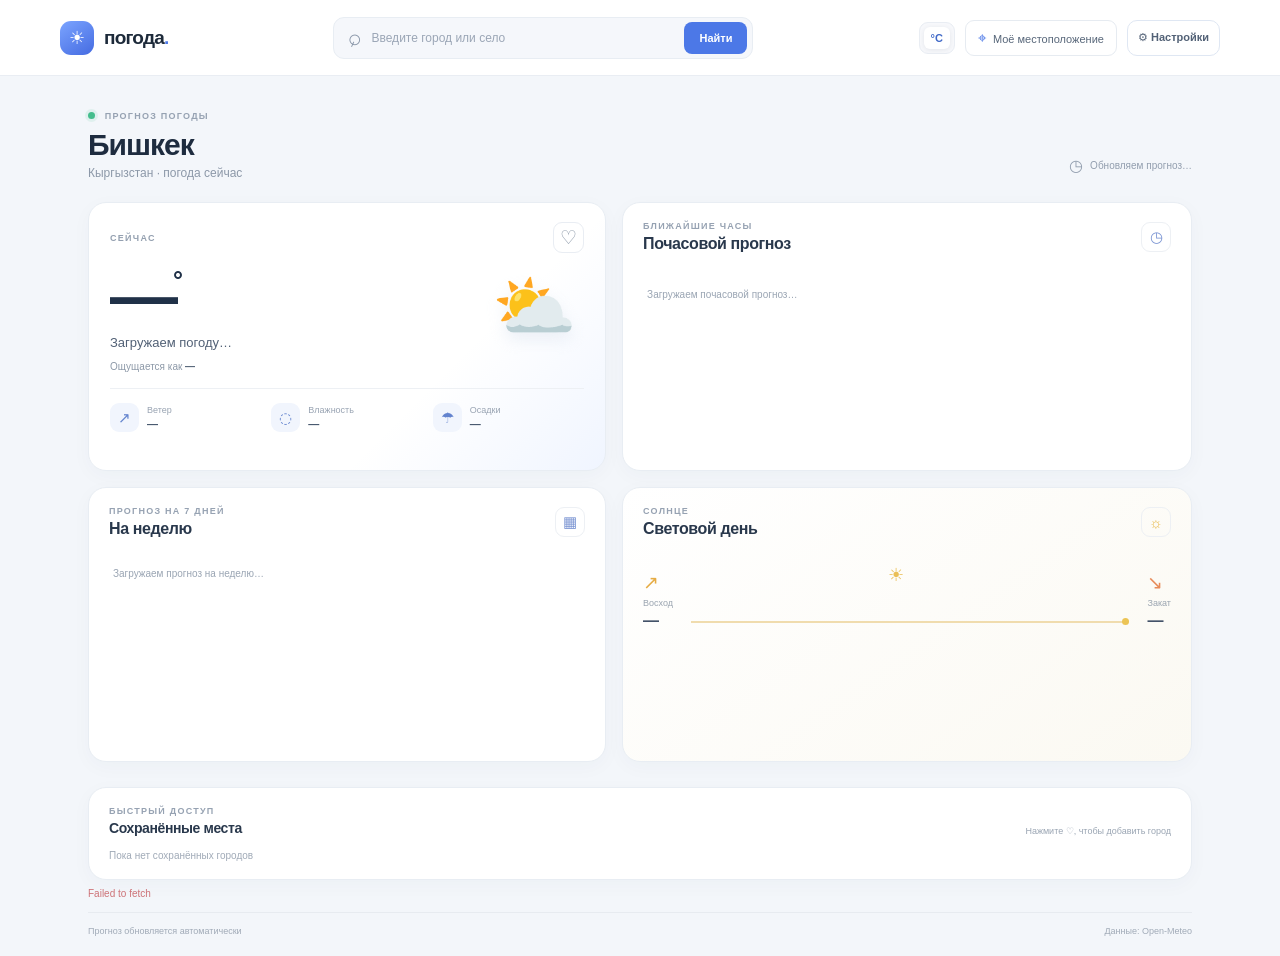
==== commit 0d6ddd0e: "Исправить загрузку погоды в мобильной версии Бишкек выбран городом по умолчанию, поиск других городо" ====
--- a/pogoda-mobile.html
+++ b/pogoda-mobile.html
@@ -146,7 +146,7 @@
     <div class="content">
 
       <section class="intro-row">
-        <div><p class="eyebrow"><span class="live-dot"></span> ПРОГНОЗ ПОГОДЫ</p><h1 id="place-title">Ысык-Көл</h1><p class="subheading" id="place-subtitle">Кыргызстан · погода сейчас</p></div>
+        <div><p class="eyebrow"><span class="live-dot"></span> ПРОГНОЗ ПОГОДЫ</p><h1 id="place-title">Бишкек</h1><p class="subheading" id="place-subtitle">Кыргызстан · погода сейчас</p></div>
         <div class="updated"><span class="updated-icon">◷</span><span id="updated-label">Обновляем прогноз…</span></div>
       </section>
 
@@ -189,6 +189,7 @@
     </div>
   </main>
 <script>
+document.addEventListener('DOMContentLoaded', () => {
 const form = document.querySelector('#search-form');
 const cityInput = document.querySelector('#city-input');
 const statusLine = document.querySelector('#status-line');
@@ -210,7 +211,7 @@
   snow: document.querySelector('#notify-snow'),
   storm: document.querySelector('#notify-storm')
 };
-let activeCity = 'Ысык-Көл';
+let activeCity = 'Бишкек';
 let weatherData = null;
 let isFahrenheit = false;
 let favorites = readFavorites();
@@ -695,6 +696,7 @@
 if (installButton && (window.matchMedia('(display-mode: standalone)').matches || window.navigator.standalone)) {
   installButton.hidden = true;
 }
+});
 
 const promoShareButton = document.getElementById('promo-share-button');
 promoShareButton?.addEventListener('click', async () => {
@@ -741,7 +743,7 @@
     <fieldset class="location-settings">
       <legend>Местоположение</legend>
       <label><input id="auto-location-toggle" type="checkbox" checked> Определять автоматически при открытии сайта</label>
-      <p>Если выключить, сайт покажет прогноз для района Ысык-Көл. Местоположение можно найти кнопкой вверху.</p>
+      <p>Если выключить, сайт покажет прогноз для Бишкека. Другой город можно выбрать через поиск.</p>
     </fieldset>
     <p class="settings-note">Выбранные события сохраняются на этом устройстве.</p>
   </dialog>
